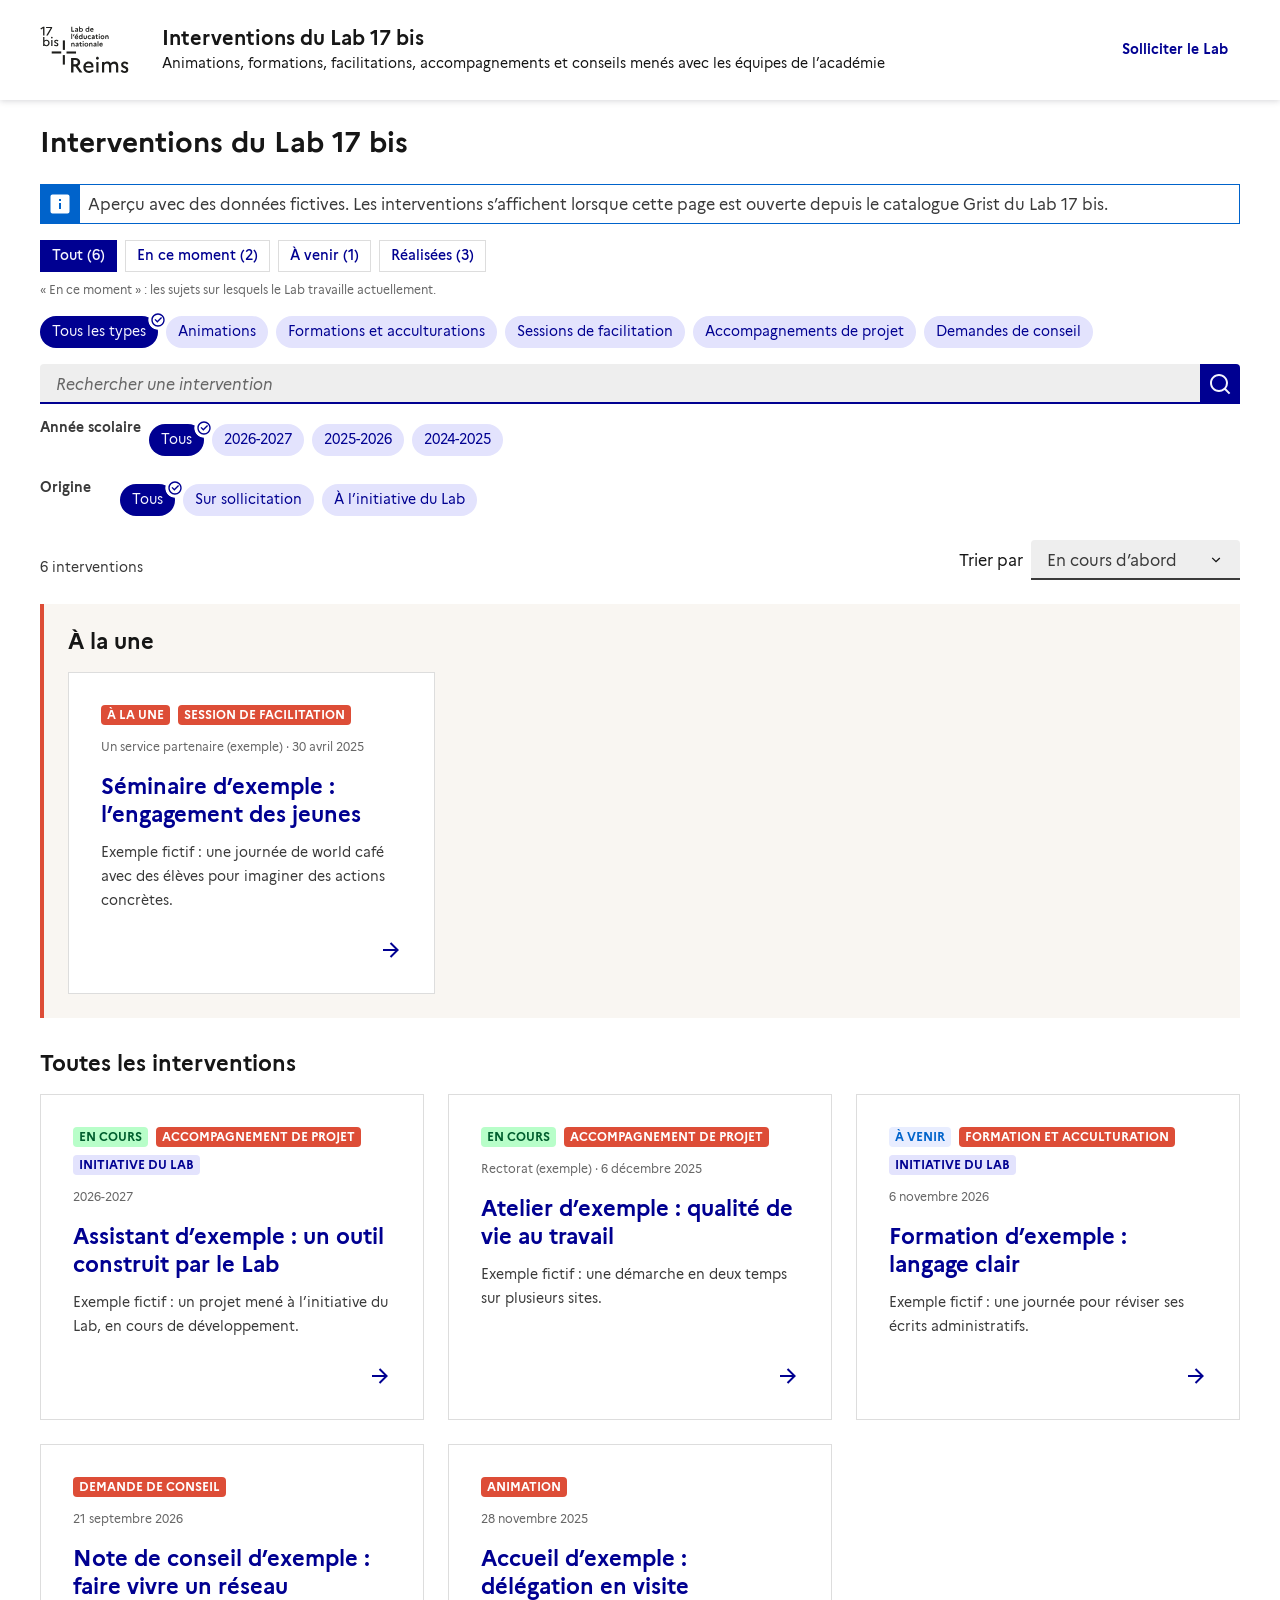
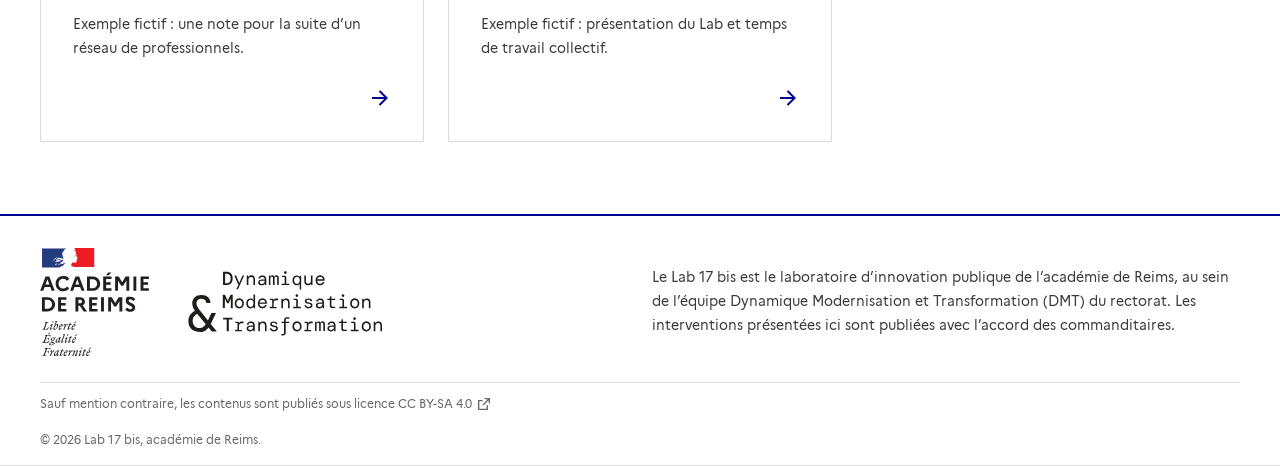
==== interventions/index.html @ f67e5178 "Ajout du widget Catalogue des interventions" ====
<!doctype html>
<html lang="fr" data-fr-scheme="light">
<head>
  <meta charset="utf-8">
  <meta name="viewport" content="width=device-width, initial-scale=1">
  <title>Interventions du Lab 17 bis</title>
  <link rel="stylesheet" href="../dsfr/dsfr.min.css">
  <link rel="stylesheet" href="../style.css?v=32">
  <link rel="stylesheet" href="interventions.css?v=1">
</head>
<body>
  <div class="fr-skiplinks">
    <nav class="fr-container" role="navigation" aria-label="Accès rapide">
      <ul class="fr-skiplinks__list">
        <li><a class="fr-link" href="#app">Contenu</a></li>
        <li><a class="fr-link" href="#pied">Pied de page</a></li>
      </ul>
    </nav>
  </div>

  <header role="banner" class="fr-header lab-header">
    <div class="fr-header__body">
      <div class="fr-container">
        <div class="fr-header__body-row">
          <div class="fr-header__brand">
            <div class="fr-header__brand-top">
              <div class="fr-header__operator lab-operator">
                <img class="lab-logo-lab" src="../assets/logo-lab.svg" alt="Lab 17 bis, laboratoire d’innovation de l’Éducation nationale, Reims">
              </div>
            </div>
            <div class="fr-header__service">
              <p class="fr-header__service-title"><a href="#" id="l17-home" title="Accueil – Interventions du Lab 17 bis">Interventions du Lab 17 bis</a></p>
              <p class="fr-header__service-tagline">Animations, formations, facilitations, accompagnements et conseils menés avec les équipes de l’académie</p>
            </div>
          </div>
          <div class="fr-header__tools">
            <div class="fr-header__tools-links">
              <ul class="fr-btns-group">
                <li><a class="fr-btn l17-btn-orange" id="l17-contrib" href="#" hidden title="Solliciter le Lab 17 bis, signaler une coquille ou nous contacter">Solliciter le Lab</a></li>
              </ul>
            </div>
          </div>
        </div>
      </div>
    </div>
  </header>

  <main class="fr-container fr-py-3w" id="app" aria-live="polite">
    <p class="fr-text--sm">Chargement…</p>
  </main>

  <footer class="fr-footer" role="contentinfo" id="pied">
    <div class="fr-container">
      <div class="fr-footer__body">
        <div class="fr-footer__brand lab-footer-brand lab-footer-logos">
          <img class="lab-logo-academie" src="../assets/logo-academie.svg" alt="Académie de Reims, Région académique Grand Est">
          <img class="lab-logo-dmt" src="../assets/logo-dmt.svg" alt="Dynamique Modernisation et Transformation (DMT)" onerror="this.remove()">
        </div>
        <div class="fr-footer__content">
          <p class="fr-footer__content-desc">Le Lab 17 bis est le laboratoire d’innovation publique de l’académie de Reims, au sein de l’équipe Dynamique Modernisation et Transformation (DMT) du rectorat. Les interventions présentées ici sont publiées avec l’accord des commanditaires.</p>
        </div>
      </div>
      <div class="fr-footer__bottom">
        <ul class="fr-footer__bottom-list"><li class="fr-footer__bottom-item"><span class="fr-footer__bottom-link">Sauf mention contraire, les contenus sont publiés sous <a href="https://creativecommons.org/licenses/by-sa/4.0/deed.fr" target="_blank" rel="noopener noreferrer" title="Licence CC BY-SA 4.0 - nouvelle fenêtre">licence CC BY-SA 4.0</a></span></li></ul>
        <div class="fr-footer__bottom-copy"><p>© 2026 Lab 17 bis, académie de Reims.</p></div>
      </div>
    </div>
  </footer>

  <!-- API plugin Grist : instance DINUM d'abord, copie publique en secours -->
  <script src="https://grist.numerique.gouv.fr/grist-plugin-api.js"
          onerror="var s=document.createElement('script');s.src='https://docs.getgrist.com/grist-plugin-api.js';s.onload=function(){window.__gristReload&&window.__gristReload()};document.head.appendChild(s);"></script>
  <script src="app.js?v=1"></script>
</body>
</html>
---- style.css ----
/* Surcouche minimale au DSFR pour l'affichage dans un cadre Grist */
html, body { background: #fff; }
.l17-pre { white-space: pre-wrap; }
.l17-clamp {
  display: -webkit-box;
  -webkit-line-clamp: 3;
  -webkit-box-orient: vertical;
  overflow: hidden;
}
.l17-filters { margin: 1.5rem 0 1rem; }
.l17-tags { display: flex; flex-wrap: wrap; gap: .5rem; margin-top: .75rem; }
.l17-count { margin: 1rem 0; }
.l17-files { list-style: none; padding: 0; margin: 1rem 0; }
.l17-files li { margin-bottom: .5rem; }
.l17-meta { margin: .5rem 0 1.5rem; }

.l17-sections{display:flex;flex-wrap:wrap;gap:.5rem;margin-bottom:1rem}
.l17-vignette{object-fit:cover;object-position:top;background:#f6f6f6}
.l17-vignette-detail{width:100%;height:auto;border:1px solid #ddd}
.fr-card__img .l17-vignette{display:block;width:100%;height:auto;max-height:none;aspect-ratio:297/210;object-fit:contain;object-position:center;background:#fff}
.fr-card__img{overflow:hidden}
.l17-facette{display:flex;flex-wrap:wrap;align-items:center;gap:.5rem;margin-top:.75rem}
.l17-facette-label{font-weight:700;min-width:4.5rem}
.l17-infos{display:flex;flex-wrap:wrap;gap:.5rem 2rem;margin:1rem 0}
.l17-infos dt{font-size:.75rem;text-transform:uppercase;color:#666}
.l17-infos dd{margin:0;font-weight:700}
.lab-footer-logos{display:flex;align-items:center;gap:2rem;flex-wrap:wrap}
.lab-logo-dmt{height:5rem;width:auto;display:block}

.lab-operator { display: flex; align-items: center; }
.lab-logo-lab { height: 3rem; width: auto; display: block; }
.lab-logo-academie { height: 7rem; width: auto; display: block; }
.lab-header .fr-header__service-title a { background-image: none; }
.lab-header .fr-header__body { padding: 0; }
.fr-footer { margin-top: 3rem; }
.acc-memo summary { cursor: pointer; }

.fr-card__img .l17-vignette.l17-bg-gris{background:#f6f6f6}
.fr-card__img .l17-vignette.l17-cover{object-fit:cover;object-position:center}
.fr-card__img .l17-vignette.l17-cover-top{object-fit:cover;object-position:top}
.l17-vignette-detail{background:#fff}

.fr-card__img .l17-vignette.l17-marge{box-sizing:border-box;padding:1.25rem 1.5rem 0;background:#fff}
.l17-visuel-assistant{display:flex;flex-direction:column;align-items:center;justify-content:center;gap:.75rem;aspect-ratio:297/210;background:#e3e3fd;color:#000091;font-weight:700;font-size:.875rem;text-transform:uppercase;letter-spacing:.04em}

.l17-etapes{margin:.5rem 0 1rem;padding-left:1.25rem}
.l17-etapes li{margin-bottom:.5rem}
.l17-resume{margin-bottom:1rem}
.l17-vigilance{margin:1.25rem 0}
.l17-usages{margin:1rem 0}
.l17-apport{margin-top:1.5rem;color:#666}
.l17-vignette-detail.l17-bg-gris{background:#f6f6f6}
.fr-card__img .l17-vignette.l17-zoom{transform:scale(1.5);transform-origin:center 55%}

.l17-liste{margin:.25rem 0 1rem;padding-left:1.25rem}
.l17-liste li{margin-bottom:.5rem}
.l17-avant{margin:.25rem 0 .75rem}
.l17-bloc-titre{margin-bottom:.5rem}
.l17-apport-bloc{margin:1.5rem 0}
.l17-astuce{margin-top:.5rem}

.l17-badge-famille{background:#C7AAE9;color:#1D1D1B}
.l17-carrousel{border:1px solid #ddd;background:#fff}
.l17-vue{margin:0}
.l17-vue img{display:block;width:100%;height:auto}
.l17-vue figcaption{padding:.25rem .75rem;color:#666}
.l17-car-nav{display:flex;align-items:center;justify-content:space-between;padding:.5rem .75rem;border-top:1px solid #ddd}
.l17-fiche-pages{display:flex;flex-direction:column;gap:1rem;align-items:center}
.l17-page-fiche{width:100%;max-width:820px;height:auto;border:1px solid #ddd;background:#fff}
.l17-vue canvas{display:block;width:100%;height:auto}
.l17-badge-type{background:#DD4D37;color:#fff;font-weight:700}
.l17-badge-famille{background:#F9DFD3;color:#1D1D1B}

.l17-btn-orange{background:#DD4D37;color:#fff;font-weight:700}
.l17-btn-orange:hover{background:#c2412d}
.l17-hautfiche{display:flex;flex-wrap:wrap;align-items:center;justify-content:space-between;gap:.75rem;margin-bottom:1rem}
.l17-lien-manuel{display:flex;gap:.5rem;align-items:center;flex-wrap:wrap;margin-bottom:1rem}
.l17-lien-manuel input{flex:1;min-width:16rem}
.l17-besoins{margin-bottom:1rem}
.l17-besoins-titre{margin-bottom:.25rem}
.l17-barre{display:flex;flex-wrap:wrap;align-items:flex-end;justify-content:space-between;gap:1rem;margin:1rem 0}
.l17-barre .l17-count{margin:0}
.l17-tri{display:flex;align-items:center;gap:.5rem}
.l17-tri .fr-label{margin:0;white-space:nowrap}
.l17-tri .fr-select{margin:0}
[hidden]{display:none!important}
---- interventions/interventions.css ----
/* Surcouche propre au catalogue des interventions (s'ajoute à ../style.css) */
.l17-statuts{display:flex;flex-wrap:wrap;gap:.5rem;margin:1rem 0 .5rem}
.l17-une{margin:1.5rem 0 2rem;padding:1.5rem;background:#f9f6f2;border-left:4px solid #DD4D37}
.l17-une h2{margin-bottom:1rem}
.l17-badge-une{background:#DD4D37;color:#fff;font-weight:700}
.l17-badge-init{background:#E3E3FD;color:#000091}
.l17-badge-cours{background:#B8FEC9;color:#005F2E;font-weight:700}
.l17-annee{color:#666;margin:0 0 .5rem}
.l17-citation{margin:1.5rem 0}
.l17-tags-themes{margin-top:1.5rem}
.l17-section-titre{margin:2rem 0 1rem}
.l17-infos{padding:0}
.l17-infos dt,.l17-infos dd{margin-left:0;padding-left:0}
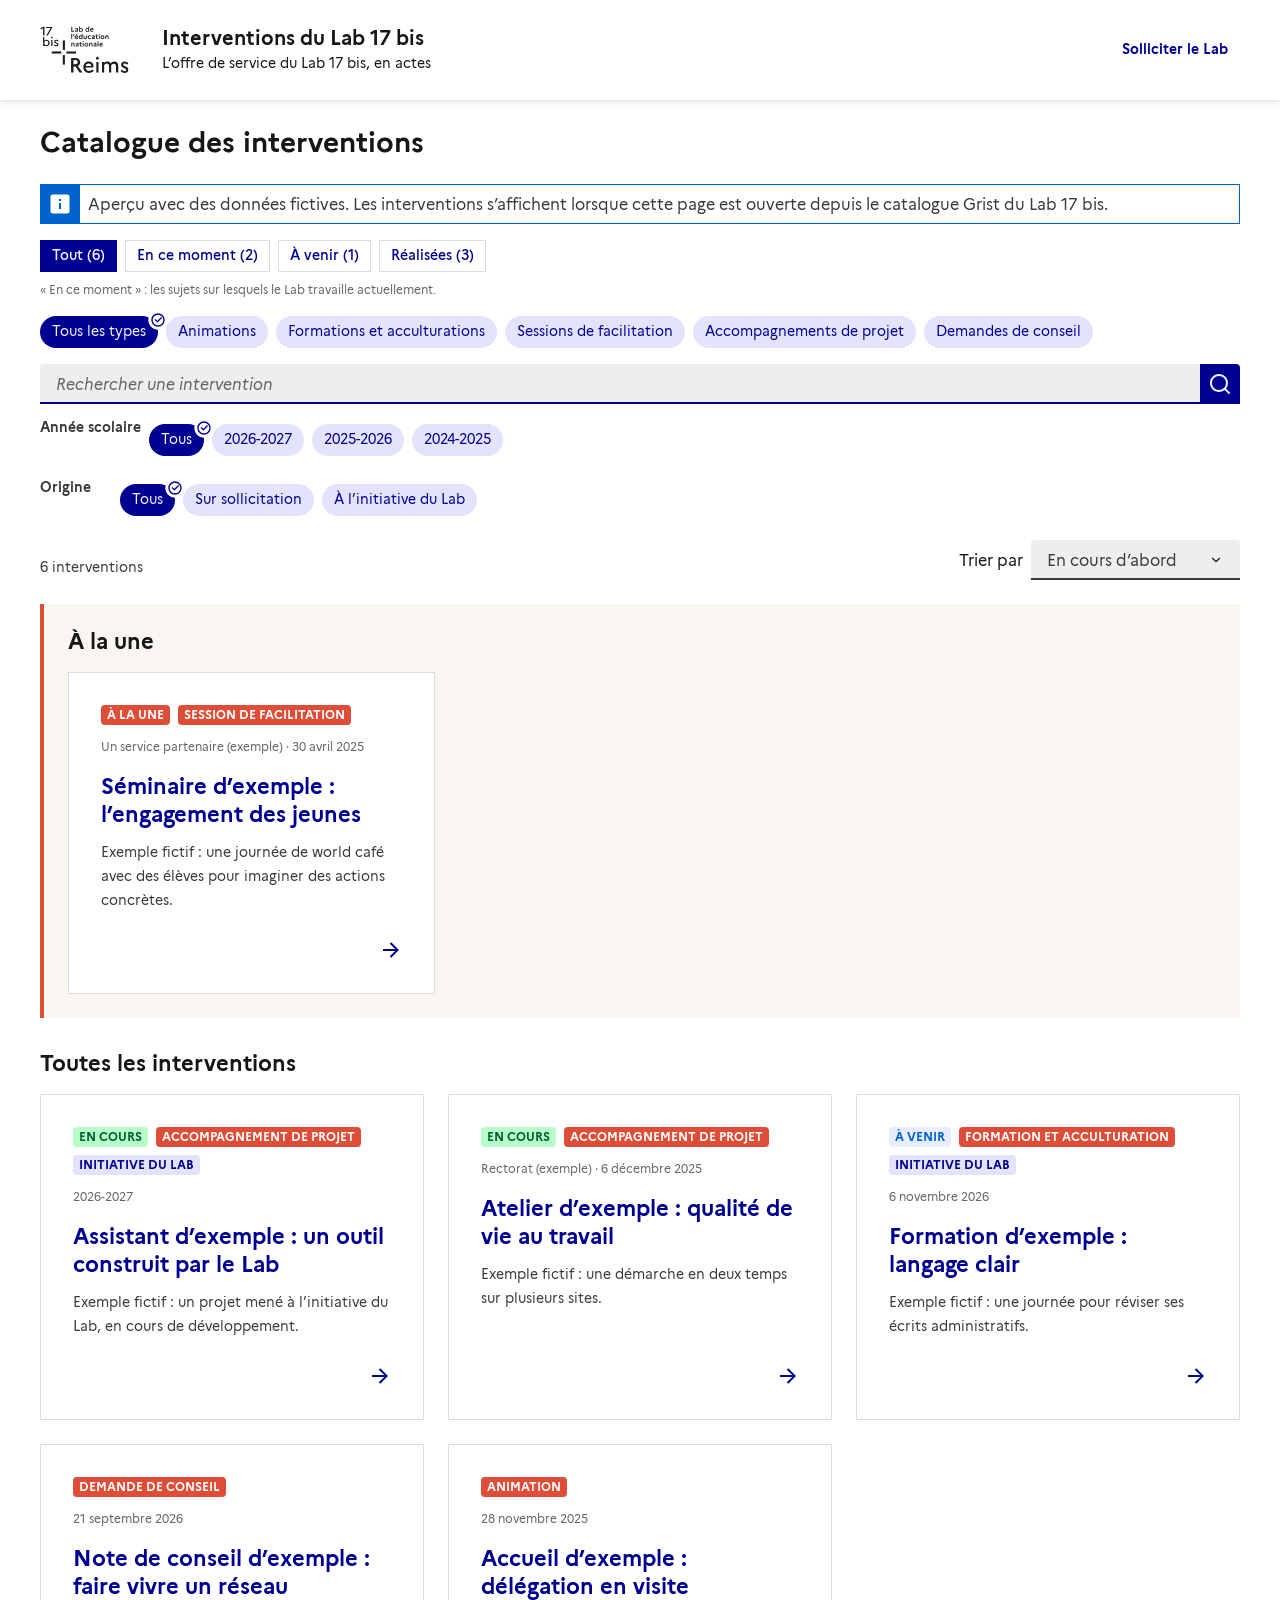
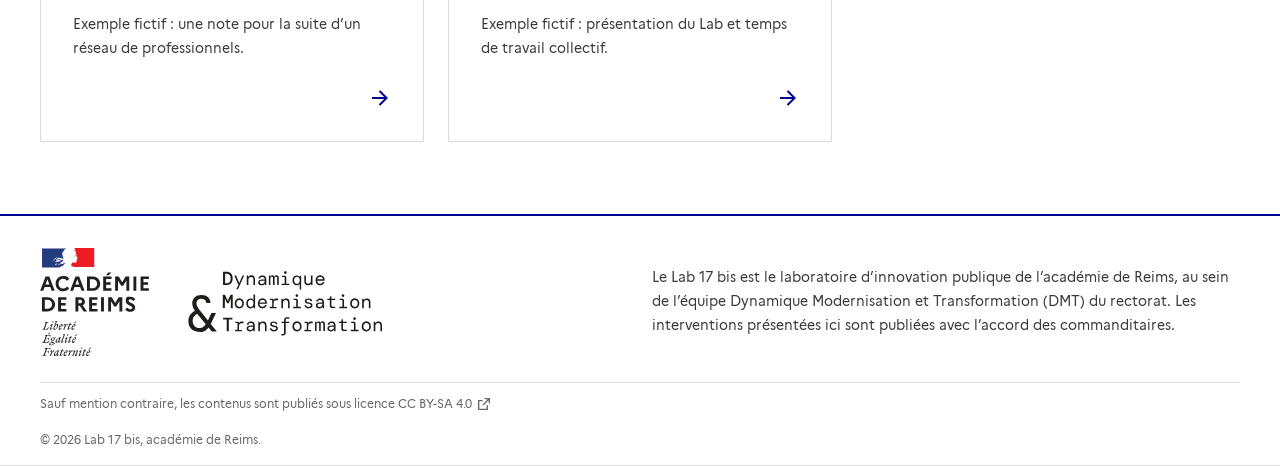
==== commit 226dfe43: "Catalogue des interventions : phrase d’en-tête raccourcie (offre de service), cache v=2" ====
--- a/interventions/index.html
+++ b/interventions/index.html
@@ -30,7 +30,7 @@
             </div>
             <div class="fr-header__service">
               <p class="fr-header__service-title"><a href="#" id="l17-home" title="Accueil – Interventions du Lab 17 bis">Interventions du Lab 17 bis</a></p>
-              <p class="fr-header__service-tagline">Animations, formations, facilitations, accompagnements et conseils menés avec les équipes de l’académie</p>
+              <p class="fr-header__service-tagline">L’offre de service du Lab 17 bis, en actes</p>
             </div>
           </div>
           <div class="fr-header__tools">
